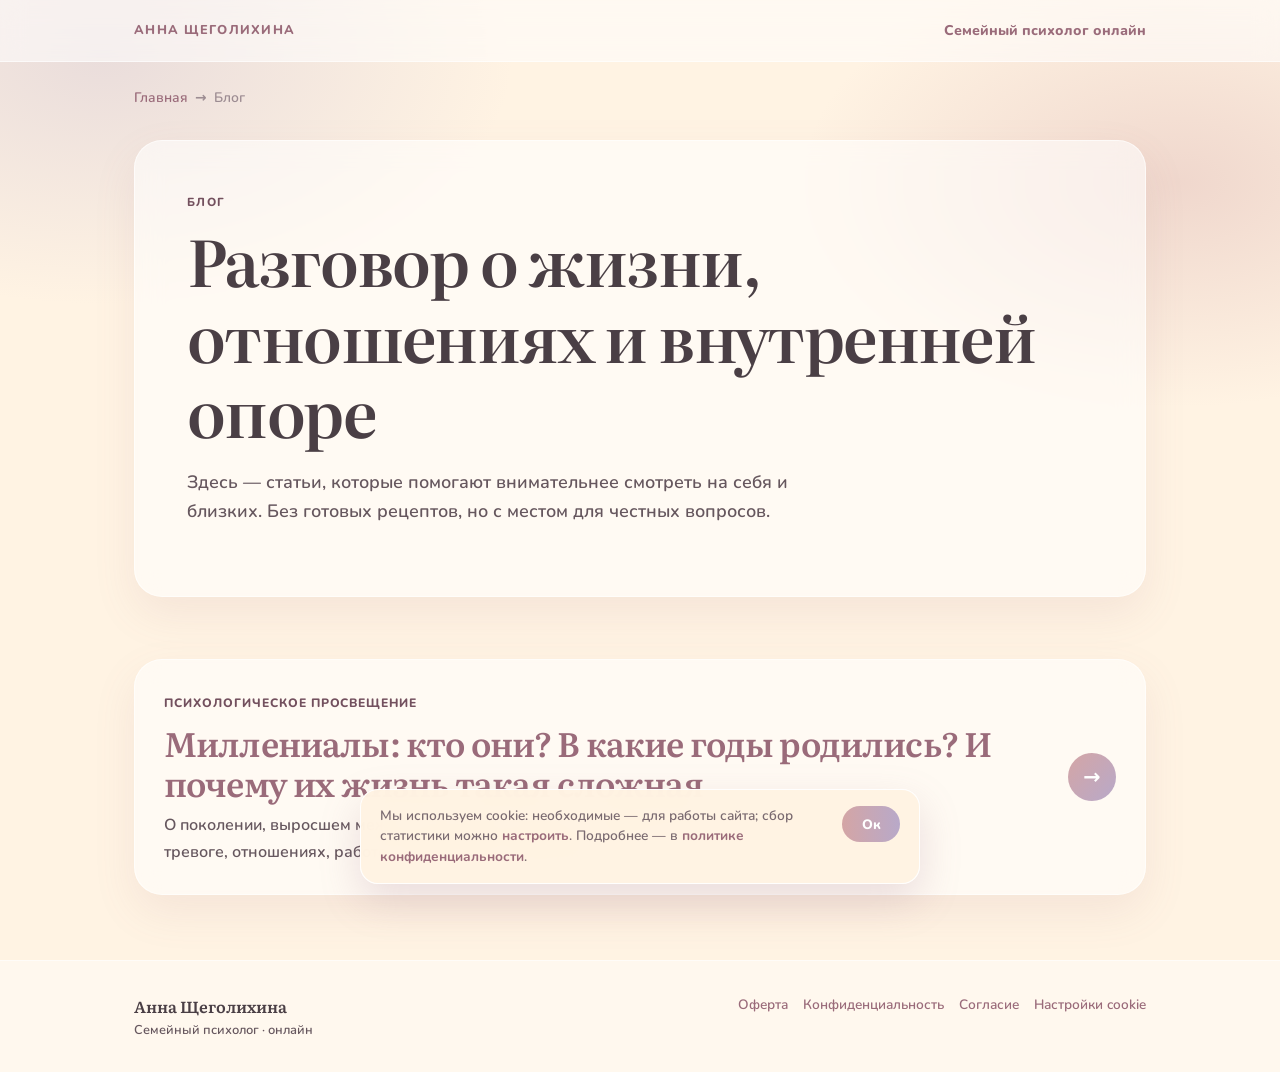
==== blog/index.html @ 1fdad53c "Add blog, Kaliningrad callback form, and SEO schema upgrades. Ship millennials article, thank-you-ca" ====
<!doctype html>
<html lang="ru">
<head>
  <meta charset="utf-8">
  <meta name="viewport" content="width=device-width, initial-scale=1">
  <title>Блог семейного психолога — Анна Щеголихина</title>
  <meta name="description" content="Блог семейного психолога онлайн: статьи об отношениях, семье, поколениях и внутренней опоре. Анна Щеголихина.">
  <link rel="icon" href="../favicon.ico" sizes="any">
  <meta name="robots" content="index,follow">
  <meta name="theme-color" content="#FFF3E3">
  <link rel="canonical" href="https://психолог-семейный-онлайн.рф/blog/">
  <link rel="icon" href="../favicon.svg" type="image/svg+xml">
  <link rel="stylesheet" href="../assets/fonts/fonts.css">
  <link rel="stylesheet" href="../assets/blog.css">
  <script src="../assets/lead-tracking.js" defer></script>
  <script src="../assets/cookie-notice.js" defer></script>
  <script src="../assets/consent-analytics.js" defer></script>
  <script type="application/ld+json">{"@context":"https://schema.org","@type":"BreadcrumbList","itemListElement":[{"@type":"ListItem","position":1,"name":"Главная","item":"https://психолог-семейный-онлайн.рф/"},{"@type":"ListItem","position":2,"name":"Блог","item":"https://психолог-семейный-онлайн.рф/blog/"}]}</script>
</head>
<body>
  <header class="site-header"><div class="wrap header-inner"><a class="logo" href="/">Анна Щеголихина</a><a class="home-link" href="/">Семейный психолог онлайн</a></div></header>
  <main class="wrap">
    <nav class="breadcrumbs" aria-label="Хлебные крошки"><a href="/">Главная</a><span aria-hidden="true">→</span><span aria-current="page">Блог</span></nav>
    <section class="intro"><p class="eyebrow">Блог</p><h1>Разговор о жизни, отношениях и внутренней опоре</h1><p class="lead">Здесь — статьи, которые помогают внимательнее смотреть на себя и близких. Без готовых рецептов, но с местом для честных вопросов.</p></section>
    <section class="article-list" aria-label="Статьи блога">
      <a class="article-card" href="/blog/millenialy-kto-oni/"><div><span class="tag">Психологическое просвещение</span><h2>Миллениалы: кто они? В какие годы родились? И почему их жизнь такая сложная</h2><p>О поколении, выросшем между аналоговым детством и цифровой взрослостью: тревоге, отношениях, работе и праве искать поддержку.</p></div><span class="card-arrow" aria-hidden="true">→</span></a>
    </section>
  </main>
  <footer class="footer"><div class="wrap footer-inner"><p class="footer-brand">Анна Щеголихина<span>Семейный психолог · онлайн</span></p><div class="footer-links"><a href="/oferta/" target="_blank" rel="noopener">Оферта</a><a href="/privacy-policy/" target="_blank" rel="noopener">Конфиденциальность</a><a href="/consent/" target="_blank" rel="noopener">Согласие</a><a href="#" class="js-cookie-settings">Настройки cookie</a></div></div></footer>
</body>
</html>
---- assets/fonts/fonts.css ----
/* Self-hosted Literata + Nunito · cyrillic + latin */
@font-face{font-family:'Literata';font-style:normal;font-weight:500;font-display:swap;src:url('./literata-500-cyrillic.woff2') format('woff2');unicode-range:U+0301, U+0400-045F, U+0490-0491, U+04B0-04B1, U+2116;}
@font-face{font-family:'Literata';font-style:normal;font-weight:500;font-display:swap;src:url('./literata-500-latin.woff2') format('woff2');unicode-range:U+0000-00FF, U+0131, U+0152-0153, U+02BB-02BC, U+02C6, U+02DA, U+02DC, U+0304, U+0308, U+0329, U+2000-206F, U+20AC, U+2122, U+2191, U+2193, U+2212, U+2215, U+FEFF, U+FFFD;}
@font-face{font-family:'Literata';font-style:normal;font-weight:600;font-display:swap;src:url('./literata-600-cyrillic.woff2') format('woff2');unicode-range:U+0301, U+0400-045F, U+0490-0491, U+04B0-04B1, U+2116;}
@font-face{font-family:'Literata';font-style:normal;font-weight:600;font-display:swap;src:url('./literata-600-latin.woff2') format('woff2');unicode-range:U+0000-00FF, U+0131, U+0152-0153, U+02BB-02BC, U+02C6, U+02DA, U+02DC, U+0304, U+0308, U+0329, U+2000-206F, U+20AC, U+2122, U+2191, U+2193, U+2212, U+2215, U+FEFF, U+FFFD;}
@font-face{font-family:'Nunito';font-style:normal;font-weight:600;font-display:swap;src:url('./nunito-600-cyrillic.woff2') format('woff2');unicode-range:U+0301, U+0400-045F, U+0490-0491, U+04B0-04B1, U+2116;}
@font-face{font-family:'Nunito';font-style:normal;font-weight:600;font-display:swap;src:url('./nunito-600-latin.woff2') format('woff2');unicode-range:U+0000-00FF, U+0131, U+0152-0153, U+02BB-02BC, U+02C6, U+02DA, U+02DC, U+0304, U+0308, U+0329, U+2000-206F, U+20AC, U+2122, U+2191, U+2193, U+2212, U+2215, U+FEFF, U+FFFD;}
@font-face{font-family:'Nunito';font-style:normal;font-weight:700;font-display:swap;src:url('./nunito-700-cyrillic.woff2') format('woff2');unicode-range:U+0301, U+0400-045F, U+0490-0491, U+04B0-04B1, U+2116;}
@font-face{font-family:'Nunito';font-style:normal;font-weight:700;font-display:swap;src:url('./nunito-700-latin.woff2') format('woff2');unicode-range:U+0000-00FF, U+0131, U+0152-0153, U+02BB-02BC, U+02C6, U+02DA, U+02DC, U+0304, U+0308, U+0329, U+2000-206F, U+20AC, U+2122, U+2191, U+2193, U+2212, U+2215, U+FEFF, U+FFFD;}
@font-face{font-family:'Nunito';font-style:normal;font-weight:800;font-display:swap;src:url('./nunito-800-cyrillic.woff2') format('woff2');unicode-range:U+0301, U+0400-045F, U+0490-0491, U+04B0-04B1, U+2116;}
@font-face{font-family:'Nunito';font-style:normal;font-weight:800;font-display:swap;src:url('./nunito-800-latin.woff2') format('woff2');unicode-range:U+0000-00FF, U+0131, U+0152-0153, U+02BB-02BC, U+02C6, U+02DA, U+02DC, U+0304, U+0308, U+0329, U+2000-206F, U+20AC, U+2122, U+2191, U+2193, U+2212, U+2215, U+FEFF, U+FFFD;}
---- assets/blog.css ----
:root{--cream:#FFF3E3;--rose:#D4A5A5;--lav:#B8A9C9;--ink:#4A3F45;--accent:#9a6b7a;--muted:#66575e;--sans:Nunito,system-ui,sans-serif;--serif:Literata,Georgia,serif;color-scheme:light only}*{box-sizing:border-box}html{scroll-behavior:smooth}body{min-height:100vh;margin:0;background:radial-gradient(ellipse 48% 35% at 8% 5%,#b8a9c94d,transparent 67%),radial-gradient(ellipse 42% 30% at 92% 17%,#d4a5a55b,transparent 70%),var(--cream);color:var(--ink);font:600 16px/1.65 var(--sans)}a{color:var(--accent)}.wrap{width:min(1060px,100%);margin:auto;padding-inline:24px}.site-header{padding:19px 0;border-bottom:1px solid #fff9;background:#fff8;backdrop-filter:blur(12px)}.header-inner{display:flex;align-items:center;justify-content:space-between;gap:18px}.logo{color:var(--accent);font-size:.8rem;font-weight:800;letter-spacing:.1em;text-decoration:none;text-transform:uppercase}.home-link{font-size:.88rem;font-weight:800;text-decoration:none}.breadcrumbs{display:flex;flex-wrap:wrap;gap:7px;margin:25px 0;color:var(--muted);font-size:.86rem}.breadcrumbs a{text-decoration:none}.breadcrumbs span{color:#9c8c92}.eyebrow{margin:0 0 10px;color:#73505e;font-size:.73rem;font-weight:800;letter-spacing:.12em;text-transform:uppercase}h1,h2,h3{font-family:var(--serif);font-weight:600;line-height:1.18;letter-spacing:-.025em}h1{margin:0;font-size:clamp(2.25rem,5vw,4.2rem)}h2{margin:44px 0 15px;font-size:clamp(1.6rem,3vw,2.3rem)}p{margin:0 0 17px}.lead{max-width:670px;margin-top:19px;color:var(--muted);font-size:1.12rem}.intro,.article-card,.article-body,.cta,.note{border:1px solid #fff9;border-radius:28px;background:#ffffff91;box-shadow:0 17px 43px #9a6b7a1a;backdrop-filter:blur(13px)}.intro{margin:30px 0 44px;padding:clamp(25px,5vw,52px)}.article-list{padding:18px 0 65px}.article-card{display:grid;grid-template-columns:1fr auto;gap:25px;align-items:center;padding:29px;text-decoration:none;transition:transform .2s,box-shadow .2s}.article-card:hover{transform:translateY(-3px);box-shadow:0 23px 48px #9a6b7a31}.article-card h2{margin:0 0 10px;font-size:clamp(1.5rem,3vw,2.1rem)}.article-card p{max-width:62ch;margin:0;color:var(--muted)}.tag,.date{display:inline-block;margin-bottom:10px;color:#73505e;font-size:.76rem;font-weight:800;letter-spacing:.08em;text-transform:uppercase}.card-arrow{display:grid;place-items:center;width:48px;height:48px;border-radius:50%;background:linear-gradient(130deg,var(--rose),var(--lav));color:#fff;font-size:1.3rem}.article{max-width:800px;margin:0 auto;padding-bottom:65px}.article-head{padding:24px 0 20px}.article-meta{margin-top:18px;color:var(--muted);font-size:.89rem}.article-body{padding:clamp(24px,5vw,52px)}.article-body h2:first-child{margin-top:0}.article-body p{max-width:69ch}.article-body strong{color:#5a3e49}.article-image{display:block;width:100%;height:auto;margin:31px 0 32px;border-radius:21px;box-shadow:0 17px 35px #9a6b7a2b}.disclaimer{margin:33px 0 0;padding:15px 18px;border-left:4px solid var(--lav);border-radius:0 16px 16px 0;background:#fff8;color:var(--muted);font-size:.9rem}.cta{margin-top:32px;padding:28px;text-align:center}.cta h2{margin:0 0 9px;font-size:1.5rem}.cta p{color:var(--muted)}.actions{display:flex;flex-wrap:wrap;justify-content:center;gap:10px;margin-top:18px}.btn{display:inline-flex;align-items:center;justify-content:center;min-height:46px;padding:10px 18px;border-radius:999px;background:linear-gradient(105deg,var(--rose),var(--lav));box-shadow:0 11px 25px #9a6b7a30;color:#fff;font-size:.9rem;font-weight:800;text-decoration:none}.btn-secondary{border:1px solid #d4a5a577;background:#fff9;color:#674855;box-shadow:none}.footer{padding:33px 0;border-top:1px solid #fff9;background:#ffffff63;color:var(--muted);font-size:.85rem}.footer-inner{display:flex;justify-content:space-between;gap:26px;align-items:flex-start}.footer-brand{margin:0;font:600 1rem var(--serif);color:var(--ink)}.footer-brand span{display:block;margin-top:3px;font:600 .8rem var(--sans);color:var(--muted)}.footer-links{display:flex;flex-wrap:wrap;justify-content:flex-end;gap:8px 15px}.footer-links a{text-decoration:none}@media(max-width:600px){.wrap{padding-inline:17px}.site-header{padding:15px 0}.article-card{grid-template-columns:1fr;padding:23px}.card-arrow{display:none}.footer-inner{display:block}.footer-links{justify-content:flex-start;margin-top:15px}.article-body{border-radius:22px}h2{margin-top:34px}}@media(prefers-reduced-motion:reduce){html{scroll-behavior:auto}.article-card{transition:none}}
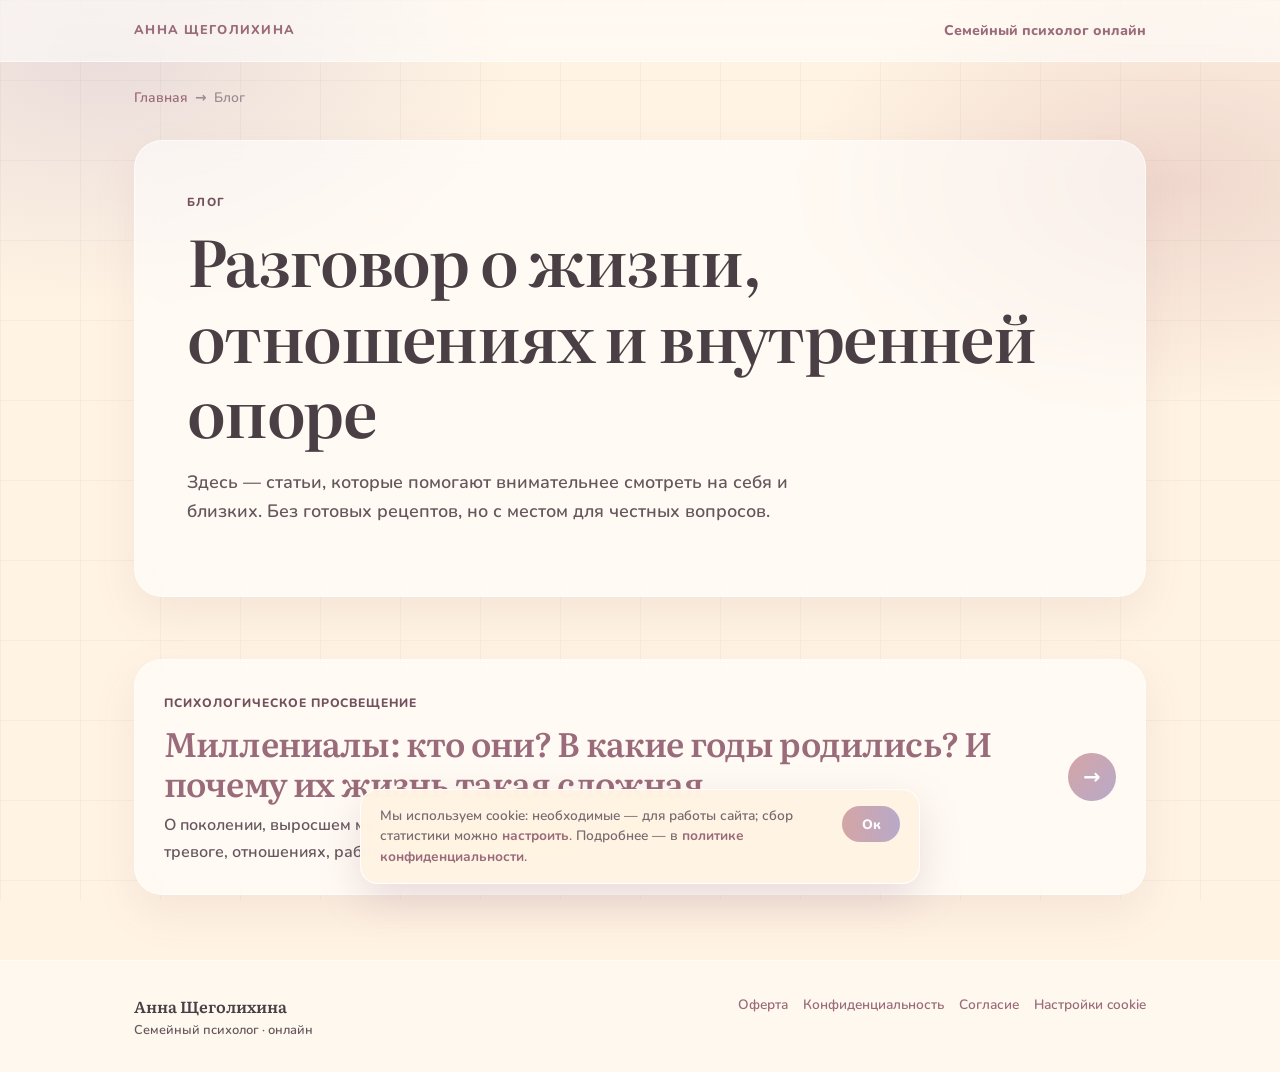
==== commit 48b8a7d2: "Polish site-wide soft grid and Kaliningrad trust details. Align secondary pages with the main cream " ====
--- a/blog/index.html
+++ b/blog/index.html
@@ -18,6 +18,7 @@
   <script type="application/ld+json">{"@context":"https://schema.org","@type":"BreadcrumbList","itemListElement":[{"@type":"ListItem","position":1,"name":"Главная","item":"https://психолог-семейный-онлайн.рф/"},{"@type":"ListItem","position":2,"name":"Блог","item":"https://психолог-семейный-онлайн.рф/blog/"}]}</script>
 </head>
 <body>
+  <div class="grid-soft" aria-hidden="true"></div>
   <header class="site-header"><div class="wrap header-inner"><a class="logo" href="/">Анна Щеголихина</a><a class="home-link" href="/">Семейный психолог онлайн</a></div></header>
   <main class="wrap">
     <nav class="breadcrumbs" aria-label="Хлебные крошки"><a href="/">Главная</a><span aria-hidden="true">→</span><span aria-current="page">Блог</span></nav>
--- a/assets/blog.css
+++ b/assets/blog.css
@@ -1 +1 @@
-:root{--cream:#FFF3E3;--rose:#D4A5A5;--lav:#B8A9C9;--ink:#4A3F45;--accent:#9a6b7a;--muted:#66575e;--sans:Nunito,system-ui,sans-serif;--serif:Literata,Georgia,serif;color-scheme:light only}*{box-sizing:border-box}html{scroll-behavior:smooth}body{min-height:100vh;margin:0;background:radial-gradient(ellipse 48% 35% at 8% 5%,#b8a9c94d,transparent 67%),radial-gradient(ellipse 42% 30% at 92% 17%,#d4a5a55b,transparent 70%),var(--cream);color:var(--ink);font:600 16px/1.65 var(--sans)}a{color:var(--accent)}.wrap{width:min(1060px,100%);margin:auto;padding-inline:24px}.site-header{padding:19px 0;border-bottom:1px solid #fff9;background:#fff8;backdrop-filter:blur(12px)}.header-inner{display:flex;align-items:center;justify-content:space-between;gap:18px}.logo{color:var(--accent);font-size:.8rem;font-weight:800;letter-spacing:.1em;text-decoration:none;text-transform:uppercase}.home-link{font-size:.88rem;font-weight:800;text-decoration:none}.breadcrumbs{display:flex;flex-wrap:wrap;gap:7px;margin:25px 0;color:var(--muted);font-size:.86rem}.breadcrumbs a{text-decoration:none}.breadcrumbs span{color:#9c8c92}.eyebrow{margin:0 0 10px;color:#73505e;font-size:.73rem;font-weight:800;letter-spacing:.12em;text-transform:uppercase}h1,h2,h3{font-family:var(--serif);font-weight:600;line-height:1.18;letter-spacing:-.025em}h1{margin:0;font-size:clamp(2.25rem,5vw,4.2rem)}h2{margin:44px 0 15px;font-size:clamp(1.6rem,3vw,2.3rem)}p{margin:0 0 17px}.lead{max-width:670px;margin-top:19px;color:var(--muted);font-size:1.12rem}.intro,.article-card,.article-body,.cta,.note{border:1px solid #fff9;border-radius:28px;background:#ffffff91;box-shadow:0 17px 43px #9a6b7a1a;backdrop-filter:blur(13px)}.intro{margin:30px 0 44px;padding:clamp(25px,5vw,52px)}.article-list{padding:18px 0 65px}.article-card{display:grid;grid-template-columns:1fr auto;gap:25px;align-items:center;padding:29px;text-decoration:none;transition:transform .2s,box-shadow .2s}.article-card:hover{transform:translateY(-3px);box-shadow:0 23px 48px #9a6b7a31}.article-card h2{margin:0 0 10px;font-size:clamp(1.5rem,3vw,2.1rem)}.article-card p{max-width:62ch;margin:0;color:var(--muted)}.tag,.date{display:inline-block;margin-bottom:10px;color:#73505e;font-size:.76rem;font-weight:800;letter-spacing:.08em;text-transform:uppercase}.card-arrow{display:grid;place-items:center;width:48px;height:48px;border-radius:50%;background:linear-gradient(130deg,var(--rose),var(--lav));color:#fff;font-size:1.3rem}.article{max-width:800px;margin:0 auto;padding-bottom:65px}.article-head{padding:24px 0 20px}.article-meta{margin-top:18px;color:var(--muted);font-size:.89rem}.article-body{padding:clamp(24px,5vw,52px)}.article-body h2:first-child{margin-top:0}.article-body p{max-width:69ch}.article-body strong{color:#5a3e49}.article-image{display:block;width:100%;height:auto;margin:31px 0 32px;border-radius:21px;box-shadow:0 17px 35px #9a6b7a2b}.disclaimer{margin:33px 0 0;padding:15px 18px;border-left:4px solid var(--lav);border-radius:0 16px 16px 0;background:#fff8;color:var(--muted);font-size:.9rem}.cta{margin-top:32px;padding:28px;text-align:center}.cta h2{margin:0 0 9px;font-size:1.5rem}.cta p{color:var(--muted)}.actions{display:flex;flex-wrap:wrap;justify-content:center;gap:10px;margin-top:18px}.btn{display:inline-flex;align-items:center;justify-content:center;min-height:46px;padding:10px 18px;border-radius:999px;background:linear-gradient(105deg,var(--rose),var(--lav));box-shadow:0 11px 25px #9a6b7a30;color:#fff;font-size:.9rem;font-weight:800;text-decoration:none}.btn-secondary{border:1px solid #d4a5a577;background:#fff9;color:#674855;box-shadow:none}.footer{padding:33px 0;border-top:1px solid #fff9;background:#ffffff63;color:var(--muted);font-size:.85rem}.footer-inner{display:flex;justify-content:space-between;gap:26px;align-items:flex-start}.footer-brand{margin:0;font:600 1rem var(--serif);color:var(--ink)}.footer-brand span{display:block;margin-top:3px;font:600 .8rem var(--sans);color:var(--muted)}.footer-links{display:flex;flex-wrap:wrap;justify-content:flex-end;gap:8px 15px}.footer-links a{text-decoration:none}@media(max-width:600px){.wrap{padding-inline:17px}.site-header{padding:15px 0}.article-card{grid-template-columns:1fr;padding:23px}.card-arrow{display:none}.footer-inner{display:block}.footer-links{justify-content:flex-start;margin-top:15px}.article-body{border-radius:22px}h2{margin-top:34px}}@media(prefers-reduced-motion:reduce){html{scroll-behavior:auto}.article-card{transition:none}}
+:root{--cream:#FFF3E3;--rose:#D4A5A5;--lav:#B8A9C9;--ink:#4A3F45;--accent:#9a6b7a;--muted:#66575e;--sans:Nunito,system-ui,sans-serif;--serif:Literata,Georgia,serif;color-scheme:light only}*{box-sizing:border-box}html{scroll-behavior:smooth}body{min-height:100vh;margin:0;background:radial-gradient(ellipse 48% 35% at 8% 5%,#b8a9c94d,transparent 67%),radial-gradient(ellipse 42% 30% at 92% 17%,#d4a5a55b,transparent 70%),var(--cream);color:var(--ink);font:600 16px/1.65 var(--sans)}.grid-soft{position:fixed;inset:0;z-index:-1;pointer-events:none;background-image:linear-gradient(#4a3f450a 1px,transparent 1px),linear-gradient(90deg,#4a3f450a 1px,transparent 1px);background-size:80px 80px}a{color:var(--accent)}.wrap{width:min(1060px,100%);margin:auto;padding-inline:24px}.site-header{padding:19px 0;border-bottom:1px solid #fff9;background:#fff8;backdrop-filter:blur(12px)}.header-inner{display:flex;align-items:center;justify-content:space-between;gap:18px}.logo{color:var(--accent);font-size:.8rem;font-weight:800;letter-spacing:.1em;text-decoration:none;text-transform:uppercase}.home-link{font-size:.88rem;font-weight:800;text-decoration:none}.breadcrumbs{display:flex;flex-wrap:wrap;gap:7px;margin:25px 0;color:var(--muted);font-size:.86rem}.breadcrumbs a{text-decoration:none}.breadcrumbs span{color:#9c8c92}.eyebrow{margin:0 0 10px;color:#73505e;font-size:.73rem;font-weight:800;letter-spacing:.12em;text-transform:uppercase}h1,h2,h3{font-family:var(--serif);font-weight:600;line-height:1.18;letter-spacing:-.025em}h1{margin:0;font-size:clamp(2.25rem,5vw,4.2rem)}h2{margin:44px 0 15px;font-size:clamp(1.6rem,3vw,2.3rem)}p{margin:0 0 17px}.lead{max-width:670px;margin-top:19px;color:var(--muted);font-size:1.12rem}.intro,.article-card,.article-body,.cta,.note{border:1px solid #fff9;border-radius:28px;background:#ffffff91;box-shadow:0 17px 43px #9a6b7a1a;backdrop-filter:blur(13px)}.intro{margin:30px 0 44px;padding:clamp(25px,5vw,52px)}.article-list{padding:18px 0 65px}.article-card{display:grid;grid-template-columns:1fr auto;gap:25px;align-items:center;padding:29px;text-decoration:none;transition:transform .2s,box-shadow .2s}.article-card:hover{transform:translateY(-3px);box-shadow:0 23px 48px #9a6b7a31}.article-card h2{margin:0 0 10px;font-size:clamp(1.5rem,3vw,2.1rem)}.article-card p{max-width:62ch;margin:0;color:var(--muted)}.tag,.date{display:inline-block;margin-bottom:10px;color:#73505e;font-size:.76rem;font-weight:800;letter-spacing:.08em;text-transform:uppercase}.card-arrow{display:grid;place-items:center;width:48px;height:48px;border-radius:50%;background:linear-gradient(130deg,var(--rose),var(--lav));color:#fff;font-size:1.3rem}.article{max-width:800px;margin:0 auto;padding-bottom:65px}.article-head{padding:24px 0 20px}.article-meta{margin-top:18px;color:var(--muted);font-size:.89rem}.article-body{padding:clamp(24px,5vw,52px)}.article-body h2:first-child{margin-top:0}.article-body p{max-width:69ch}.article-body strong{color:#5a3e49}.article-image{display:block;width:100%;height:auto;margin:31px 0 32px;border-radius:21px;box-shadow:0 17px 35px #9a6b7a2b}.disclaimer{margin:33px 0 0;padding:15px 18px;border-left:4px solid var(--lav);border-radius:0 16px 16px 0;background:#fff8;color:var(--muted);font-size:.9rem}.cta{margin-top:32px;padding:28px;text-align:center}.cta h2{margin:0 0 9px;font-size:1.5rem}.cta p{color:var(--muted)}.actions{display:flex;flex-wrap:wrap;justify-content:center;gap:10px;margin-top:18px}.btn{display:inline-flex;align-items:center;justify-content:center;min-height:46px;padding:10px 18px;border-radius:999px;background:linear-gradient(105deg,var(--rose),var(--lav));box-shadow:0 11px 25px #9a6b7a30;color:#fff;font-size:.9rem;font-weight:800;text-decoration:none}.btn-secondary{border:1px solid #d4a5a577;background:#fff9;color:#674855;box-shadow:none}.footer{padding:33px 0;border-top:1px solid #fff9;background:#ffffff63;color:var(--muted);font-size:.85rem}.footer-inner{display:flex;justify-content:space-between;gap:26px;align-items:flex-start}.footer-brand{margin:0;font:600 1rem var(--serif);color:var(--ink)}.footer-brand span{display:block;margin-top:3px;font:600 .8rem var(--sans);color:var(--muted)}.footer-links{display:flex;flex-wrap:wrap;justify-content:flex-end;gap:8px 15px}.footer-links a{text-decoration:none}@media(max-width:600px){.wrap{padding-inline:17px}.site-header{padding:15px 0}.article-card{grid-template-columns:1fr;padding:23px}.card-arrow{display:none}.footer-inner{display:block}.footer-links{justify-content:flex-start;margin-top:15px}.article-body{border-radius:22px}h2{margin-top:34px}}@media(prefers-reduced-motion:reduce){html{scroll-behavior:auto}.article-card{transition:none}}
